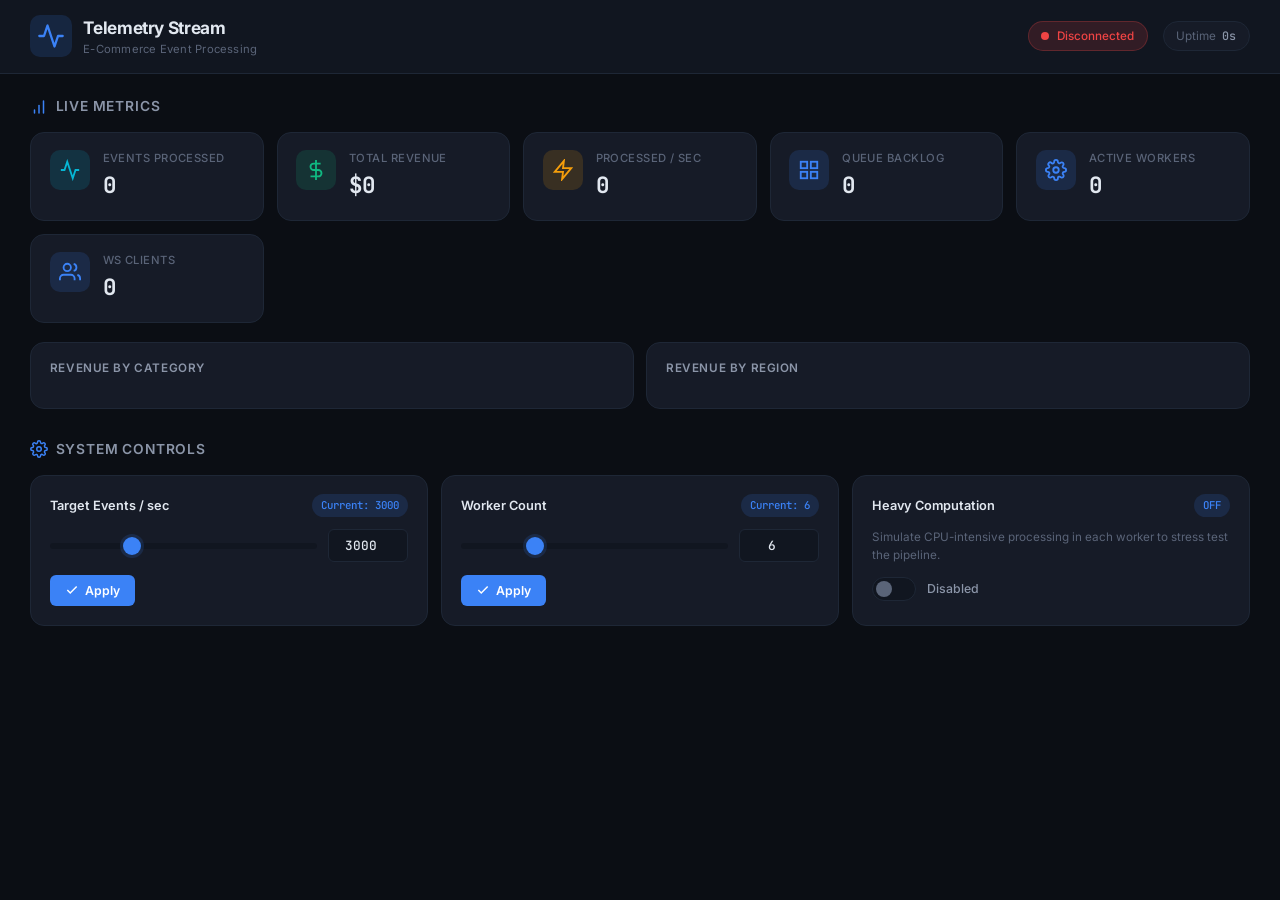
==== frontend/index.html @ f64737e6 "Added the initial files" ====
<!DOCTYPE html>
<html lang="en">
<head>
    <meta charset="UTF-8">
    <meta name="viewport" content="width=device-width, initial-scale=1.0">
    <title>E-Commerce Telemetry Stream</title>
    <meta name="description" content="Real-time e-commerce event processing dashboard with live metrics, WebSocket streaming, and dynamic controls.">
    <link rel="stylesheet" href="styles.css">
    <link rel="preconnect" href="https://fonts.googleapis.com">
    <link rel="preconnect" href="https://fonts.gstatic.com" crossorigin>
    <link href="https://fonts.googleapis.com/css2?family=Inter:wght@300;400;500;600;700&family=JetBrains+Mono:wght@400;500&display=swap" rel="stylesheet">
</head>
<body>
    <!-- ─── Header ─── -->
    <header class="header" id="header">
        <div class="header__left">
            <div class="header__logo">
                <svg width="28" height="28" viewBox="0 0 24 24" fill="none" stroke="currentColor" stroke-width="2" stroke-linecap="round" stroke-linejoin="round">
                    <polyline points="22 12 18 12 15 21 9 3 6 12 2 12"></polyline>
                </svg>
            </div>
            <div>
                <h1 class="header__title">Telemetry Stream</h1>
                <p class="header__subtitle">E-Commerce Event Processing</p>
            </div>
        </div>
        <div class="header__right">
            <div class="connection-badge" id="connectionBadge">
                <span class="connection-badge__dot" id="connectionDot"></span>
                <span class="connection-badge__text" id="connectionText">Connecting...</span>
            </div>
            <div class="uptime-badge" id="uptimeBadge">
                <span class="uptime-badge__label">Uptime</span>
                <span class="uptime-badge__value" id="uptimeValue">0s</span>
            </div>
        </div>
    </header>

    <main class="main">
        <!-- ─── Live Metrics Panel ─── -->
        <section class="section" id="metricsSection">
            <h2 class="section__title">
                <svg width="18" height="18" viewBox="0 0 24 24" fill="none" stroke="currentColor" stroke-width="2" stroke-linecap="round" stroke-linejoin="round"><path d="M12 20V10"/><path d="M18 20V4"/><path d="M6 20v-4"/></svg>
                Live Metrics
            </h2>

            <div class="metrics-grid">
                <!-- Primary KPIs -->
                <div class="metric-card metric-card--primary" id="cardEventsProcessed">
                    <div class="metric-card__icon">
                        <svg width="22" height="22" viewBox="0 0 24 24" fill="none" stroke="currentColor" stroke-width="2"><polyline points="22 12 18 12 15 21 9 3 6 12 2 12"/></svg>
                    </div>
                    <div class="metric-card__body">
                        <span class="metric-card__label">Events Processed</span>
                        <span class="metric-card__value" id="totalEventsProcessed">0</span>
                    </div>
                </div>

                <div class="metric-card metric-card--revenue" id="cardRevenue">
                    <div class="metric-card__icon">
                        <svg width="22" height="22" viewBox="0 0 24 24" fill="none" stroke="currentColor" stroke-width="2"><line x1="12" y1="1" x2="12" y2="23"/><path d="M17 5H9.5a3.5 3.5 0 0 0 0 7h5a3.5 3.5 0 0 1 0 7H6"/></svg>
                    </div>
                    <div class="metric-card__body">
                        <span class="metric-card__label">Total Revenue</span>
                        <span class="metric-card__value" id="totalRevenue">$0</span>
                    </div>
                </div>

                <div class="metric-card metric-card--rate" id="cardEps">
                    <div class="metric-card__icon">
                        <svg width="22" height="22" viewBox="0 0 24 24" fill="none" stroke="currentColor" stroke-width="2"><polygon points="13 2 3 14 12 14 11 22 21 10 12 10 13 2"/></svg>
                    </div>
                    <div class="metric-card__body">
                        <span class="metric-card__label">Processed / sec</span>
                        <span class="metric-card__value" id="eventsPerSec">0</span>
                    </div>
                </div>

                <!-- System metrics -->
                <div class="metric-card" id="cardQueue">
                    <div class="metric-card__icon">
                        <svg width="22" height="22" viewBox="0 0 24 24" fill="none" stroke="currentColor" stroke-width="2"><rect x="3" y="3" width="7" height="7"/><rect x="14" y="3" width="7" height="7"/><rect x="3" y="14" width="7" height="7"/><rect x="14" y="14" width="7" height="7"/></svg>
                    </div>
                    <div class="metric-card__body">
                        <span class="metric-card__label">Queue Backlog</span>
                        <span class="metric-card__value" id="queueBacklog">0</span>
                    </div>
                </div>

                <div class="metric-card" id="cardWorkers">
                    <div class="metric-card__icon">
                        <svg width="22" height="22" viewBox="0 0 24 24" fill="none" stroke="currentColor" stroke-width="2"><circle cx="12" cy="12" r="3"/><path d="M19.4 15a1.65 1.65 0 0 0 .33 1.82l.06.06a2 2 0 1 1-2.83 2.83l-.06-.06a1.65 1.65 0 0 0-1.82-.33 1.65 1.65 0 0 0-1 1.51V21a2 2 0 0 1-4 0v-.09A1.65 1.65 0 0 0 9 19.4a1.65 1.65 0 0 0-1.82.33l-.06.06a2 2 0 1 1-2.83-2.83l.06-.06A1.65 1.65 0 0 0 4.68 15a1.65 1.65 0 0 0-1.51-1H3a2 2 0 0 1 0-4h.09A1.65 1.65 0 0 0 4.6 9a1.65 1.65 0 0 0-.33-1.82l-.06-.06a2 2 0 1 1 2.83-2.83l.06.06A1.65 1.65 0 0 0 9 4.68a1.65 1.65 0 0 0 1-1.51V3a2 2 0 0 1 4 0v.09a1.65 1.65 0 0 0 1 1.51 1.65 1.65 0 0 0 1.82-.33l.06-.06a2 2 0 1 1 2.83 2.83l-.06.06A1.65 1.65 0 0 0 19.4 9a1.65 1.65 0 0 0 1.51 1H21a2 2 0 0 1 0 4h-.09a1.65 1.65 0 0 0-1.51 1z"/></svg>
                    </div>
                    <div class="metric-card__body">
                        <span class="metric-card__label">Active Workers</span>
                        <span class="metric-card__value" id="activeWorkers">0</span>
                    </div>
                </div>

                <div class="metric-card" id="cardClients">
                    <div class="metric-card__icon">
                        <svg width="22" height="22" viewBox="0 0 24 24" fill="none" stroke="currentColor" stroke-width="2"><path d="M17 21v-2a4 4 0 0 0-4-4H5a4 4 0 0 0-4 4v2"/><circle cx="9" cy="7" r="4"/><path d="M23 21v-2a4 4 0 0 0-3-3.87"/><path d="M16 3.13a4 4 0 0 1 0 7.75"/></svg>
                    </div>
                    <div class="metric-card__body">
                        <span class="metric-card__label">WS Clients</span>
                        <span class="metric-card__value" id="activeClients">0</span>
                    </div>
                </div>
            </div>

            <!-- Revenue breakdown -->
            <div class="breakdown-grid">
                <div class="breakdown-card">
                    <h3 class="breakdown-card__title">Revenue by Category</h3>
                    <div class="breakdown-list" id="revenueByCategory">
                        <!-- Populated by JS -->
                    </div>
                </div>
                <div class="breakdown-card">
                    <h3 class="breakdown-card__title">Revenue by Region</h3>
                    <div class="breakdown-list" id="revenueByRegion">
                        <!-- Populated by JS -->
                    </div>
                </div>
            </div>
        </section>

        <!-- ─── Control Panel ─── -->
        <section class="section" id="controlSection">
            <h2 class="section__title">
                <svg width="18" height="18" viewBox="0 0 24 24" fill="none" stroke="currentColor" stroke-width="2" stroke-linecap="round" stroke-linejoin="round"><circle cx="12" cy="12" r="3"/><path d="M19.4 15a1.65 1.65 0 0 0 .33 1.82l.06.06a2 2 0 1 1-2.83 2.83l-.06-.06a1.65 1.65 0 0 0-1.82-.33 1.65 1.65 0 0 0-1 1.51V21a2 2 0 0 1-4 0v-.09A1.65 1.65 0 0 0 9 19.4a1.65 1.65 0 0 0-1.82.33l-.06.06a2 2 0 1 1-2.83-2.83l.06-.06A1.65 1.65 0 0 0 4.68 15a1.65 1.65 0 0 0-1.51-1H3a2 2 0 0 1 0-4h.09A1.65 1.65 0 0 0 4.6 9a1.65 1.65 0 0 0-.33-1.82l-.06-.06a2 2 0 1 1 2.83-2.83l.06.06A1.65 1.65 0 0 0 9 4.68a1.65 1.65 0 0 0 1-1.51V3a2 2 0 0 1 4 0v.09a1.65 1.65 0 0 0 1 1.51 1.65 1.65 0 0 0 1.82-.33l.06-.06a2 2 0 1 1 2.83 2.83l-.06.06A1.65 1.65 0 0 0 19.4 9a1.65 1.65 0 0 0 1.51 1H21a2 2 0 0 1 0 4h-.09a1.65 1.65 0 0 0-1.51 1z"/></svg>
                System Controls
            </h2>

            <div class="controls-grid">
                <!-- Event Rate -->
                <div class="control-card" id="controlRate">
                    <div class="control-card__header">
                        <span class="control-card__label">Target Events / sec</span>
                        <span class="control-card__badge" id="rateCurrentBadge">Current: 3000</span>
                    </div>
                    <div class="control-card__row">
                        <input type="range" id="rateSlider" class="control-slider" min="100" max="10000" step="100" value="3000">
                        <input type="number" id="rateInput" class="control-number" min="100" max="10000" step="100" value="3000">
                    </div>
                    <button class="control-btn" id="rateApplyBtn" onclick="applyRate()">
                        <svg width="14" height="14" viewBox="0 0 24 24" fill="none" stroke="currentColor" stroke-width="2.5"><polyline points="20 6 9 17 4 12"/></svg>
                        Apply
                    </button>
                </div>

                <!-- Worker Count -->
                <div class="control-card" id="controlWorkers">
                    <div class="control-card__header">
                        <span class="control-card__label">Worker Count</span>
                        <span class="control-card__badge" id="workersCurrentBadge">Current: 6</span>
                    </div>
                    <div class="control-card__row">
                        <input type="range" id="workersSlider" class="control-slider" min="1" max="20" step="1" value="6">
                        <input type="number" id="workersInput" class="control-number" min="1" max="20" step="1" value="6">
                    </div>
                    <button class="control-btn" id="workersApplyBtn" onclick="applyWorkers()">
                        <svg width="14" height="14" viewBox="0 0 24 24" fill="none" stroke="currentColor" stroke-width="2.5"><polyline points="20 6 9 17 4 12"/></svg>
                        Apply
                    </button>
                </div>

                <!-- Heavy Computation Toggle -->
                <div class="control-card" id="controlHeavy">
                    <div class="control-card__header">
                        <span class="control-card__label">Heavy Computation</span>
                        <span class="control-card__badge" id="heavyCurrentBadge">OFF</span>
                    </div>
                    <p class="control-card__desc">Simulate CPU-intensive processing in each worker to stress test the pipeline.</p>
                    <label class="toggle" id="heavyToggle">
                        <input type="checkbox" id="heavyCheckbox" onchange="applyHeavy()">
                        <span class="toggle__slider"></span>
                        <span class="toggle__label" id="heavyLabel">Disabled</span>
                    </label>
                </div>
            </div>
        </section>
    </main>

    <!-- ─── Toast container ─── -->
    <div class="toast-container" id="toastContainer"></div>

    <script src="app.js"></script>
</body>
</html>
---- frontend/styles.css ----
/* ═══════════════════════════════════════════════════════════════════
   E-Commerce Telemetry Stream — Dashboard Styles
   Dark theme · CSS Grid · Smooth transitions
   ═══════════════════════════════════════════════════════════════════ */

/* ─── Reset & Custom Properties ─── */
*,
*::before,
*::after {
    margin: 0;
    padding: 0;
    box-sizing: border-box;
}

:root {
    /* Palette */
    --bg-primary:       #0b0e14;
    --bg-secondary:     #111620;
    --bg-card:          #161b27;
    --bg-card-hover:    #1c2333;
    --bg-input:         #111620;

    --border:           #1e2736;
    --border-focus:     #3b82f6;

    --text-primary:     #e2e8f0;
    --text-secondary:   #8b95a8;
    --text-muted:       #5a6478;

    --accent-blue:      #3b82f6;
    --accent-blue-dim:  rgba(59, 130, 246, 0.15);
    --accent-green:     #10b981;
    --accent-green-dim: rgba(16, 185, 129, 0.15);
    --accent-amber:     #f59e0b;
    --accent-amber-dim: rgba(245, 158, 11, 0.15);
    --accent-purple:    #8b5cf6;
    --accent-purple-dim:rgba(139, 92, 246, 0.15);
    --accent-red:       #ef4444;
    --accent-red-dim:   rgba(239, 68, 68, 0.15);
    --accent-cyan:      #06b6d4;
    --accent-cyan-dim:  rgba(6, 182, 212, 0.15);

    /* Sizing */
    --radius-sm:  6px;
    --radius-md:  10px;
    --radius-lg:  14px;
    --radius-xl:  18px;

    /* Transitions */
    --transition-fast: 150ms cubic-bezier(0.4, 0, 0.2, 1);
    --transition-base: 250ms cubic-bezier(0.4, 0, 0.2, 1);
    --transition-slow: 400ms cubic-bezier(0.4, 0, 0.2, 1);

    /* Font */
    --font-sans: 'Inter', -apple-system, BlinkMacSystemFont, 'Segoe UI', sans-serif;
    --font-mono: 'JetBrains Mono', 'Fira Code', monospace;
}

html {
    font-size: 15px;
    -webkit-font-smoothing: antialiased;
    -moz-osx-font-smoothing: grayscale;
}

body {
    font-family: var(--font-sans);
    background: var(--bg-primary);
    color: var(--text-primary);
    min-height: 100vh;
    line-height: 1.5;
}

/* ─── Header ─── */
.header {
    display: flex;
    align-items: center;
    justify-content: space-between;
    gap: 1rem;
    padding: 1rem 2rem;
    background: var(--bg-secondary);
    border-bottom: 1px solid var(--border);
    position: sticky;
    top: 0;
    z-index: 100;
    backdrop-filter: blur(12px);
}

.header__left {
    display: flex;
    align-items: center;
    gap: 0.75rem;
}

.header__logo {
    display: flex;
    align-items: center;
    justify-content: center;
    width: 42px;
    height: 42px;
    background: var(--accent-blue-dim);
    color: var(--accent-blue);
    border-radius: var(--radius-md);
}

.header__title {
    font-size: 1.15rem;
    font-weight: 700;
    letter-spacing: -0.02em;
    color: var(--text-primary);
}

.header__subtitle {
    font-size: 0.75rem;
    color: var(--text-muted);
    font-weight: 400;
    letter-spacing: 0.02em;
}

.header__right {
    display: flex;
    align-items: center;
    gap: 1rem;
}

/* Connection badge */
.connection-badge {
    display: inline-flex;
    align-items: center;
    gap: 0.5rem;
    padding: 0.35rem 0.85rem;
    border-radius: 999px;
    font-size: 0.78rem;
    font-weight: 500;
    background: var(--accent-red-dim);
    color: var(--accent-red);
    border: 1px solid rgba(239, 68, 68, 0.25);
    transition: all var(--transition-base);
}

.connection-badge--connected {
    background: var(--accent-green-dim);
    color: var(--accent-green);
    border-color: rgba(16, 185, 129, 0.25);
}

.connection-badge__dot {
    width: 8px;
    height: 8px;
    border-radius: 50%;
    background: var(--accent-red);
    transition: background var(--transition-base);
}

.connection-badge--connected .connection-badge__dot {
    background: var(--accent-green);
    box-shadow: 0 0 6px var(--accent-green);
    animation: pulse-dot 2s infinite;
}

@keyframes pulse-dot {
    0%, 100% { opacity: 1; }
    50%      { opacity: 0.5; }
}

/* Uptime badge */
.uptime-badge {
    display: inline-flex;
    align-items: center;
    gap: 0.4rem;
    padding: 0.35rem 0.85rem;
    border-radius: 999px;
    font-size: 0.78rem;
    background: var(--bg-card);
    border: 1px solid var(--border);
}

.uptime-badge__label {
    color: var(--text-muted);
    font-weight: 400;
}

.uptime-badge__value {
    color: var(--text-secondary);
    font-family: var(--font-mono);
    font-weight: 500;
}

/* ─── Main ─── */
.main {
    max-width: 1280px;
    margin: 0 auto;
    padding: 1.5rem 2rem 3rem;
    display: flex;
    flex-direction: column;
    gap: 2rem;
}

/* ─── Section titles ─── */
.section__title {
    display: flex;
    align-items: center;
    gap: 0.5rem;
    font-size: 0.92rem;
    font-weight: 600;
    color: var(--text-secondary);
    text-transform: uppercase;
    letter-spacing: 0.06em;
    margin-bottom: 1rem;
}

.section__title svg {
    color: var(--accent-blue);
}

/* ─── Metric Cards Grid ─── */
.metrics-grid {
    display: grid;
    grid-template-columns: repeat(auto-fit, minmax(200px, 1fr));
    gap: 0.85rem;
    margin-bottom: 1.25rem;
}

.metric-card {
    position: relative;
    display: flex;
    align-items: flex-start;
    gap: 0.85rem;
    padding: 1.15rem 1.25rem;
    background: var(--bg-card);
    border: 1px solid var(--border);
    border-radius: var(--radius-lg);
    transition: all var(--transition-fast);
    overflow: hidden;
}

.metric-card:hover {
    background: var(--bg-card-hover);
    border-color: rgba(59, 130, 246, 0.2);
    transform: translateY(-1px);
}

.metric-card__icon {
    display: flex;
    align-items: center;
    justify-content: center;
    width: 40px;
    height: 40px;
    border-radius: var(--radius-md);
    flex-shrink: 0;
    background: var(--accent-blue-dim);
    color: var(--accent-blue);
}

.metric-card--primary .metric-card__icon {
    background: var(--accent-cyan-dim);
    color: var(--accent-cyan);
}

.metric-card--revenue .metric-card__icon {
    background: var(--accent-green-dim);
    color: var(--accent-green);
}

.metric-card--rate .metric-card__icon {
    background: var(--accent-amber-dim);
    color: var(--accent-amber);
}

.metric-card__body {
    display: flex;
    flex-direction: column;
    gap: 0.15rem;
    min-width: 0;
}

.metric-card__label {
    font-size: 0.75rem;
    font-weight: 500;
    color: var(--text-muted);
    text-transform: uppercase;
    letter-spacing: 0.04em;
}

.metric-card__value {
    font-size: 1.5rem;
    font-weight: 700;
    font-family: var(--font-mono);
    letter-spacing: -0.03em;
    color: var(--text-primary);
    transition: color var(--transition-fast);
    white-space: nowrap;
    overflow: hidden;
    text-overflow: ellipsis;
}

/* Flash animation on value change */
.metric-card__value--flash {
    color: var(--accent-blue) !important;
}

/* ─── Revenue Breakdown ─── */
.breakdown-grid {
    display: grid;
    grid-template-columns: 1fr 1fr;
    gap: 0.85rem;
}

.breakdown-card {
    background: var(--bg-card);
    border: 1px solid var(--border);
    border-radius: var(--radius-lg);
    padding: 1.15rem 1.25rem;
}

.breakdown-card__title {
    font-size: 0.78rem;
    font-weight: 600;
    color: var(--text-secondary);
    text-transform: uppercase;
    letter-spacing: 0.05em;
    margin-bottom: 0.85rem;
}

.breakdown-list {
    display: flex;
    flex-direction: column;
    gap: 0.5rem;
}

.breakdown-item {
    display: flex;
    align-items: center;
    justify-content: space-between;
    gap: 0.5rem;
}

.breakdown-item__name {
    font-size: 0.82rem;
    color: var(--text-secondary);
    font-weight: 400;
    white-space: nowrap;
    overflow: hidden;
    text-overflow: ellipsis;
}

.breakdown-item__bar-wrap {
    flex: 1;
    height: 4px;
    background: var(--bg-input);
    border-radius: 999px;
    margin: 0 0.5rem;
    overflow: hidden;
}

.breakdown-item__bar {
    height: 100%;
    border-radius: 999px;
    background: var(--accent-blue);
    transition: width var(--transition-slow);
    min-width: 2px;
}

.breakdown-item__value {
    font-size: 0.78rem;
    font-family: var(--font-mono);
    font-weight: 500;
    color: var(--text-primary);
    white-space: nowrap;
    min-width: 70px;
    text-align: right;
}

/* Category bar colours */
.breakdown-card:first-child .breakdown-item:nth-child(1) .breakdown-item__bar { background: var(--accent-blue); }
.breakdown-card:first-child .breakdown-item:nth-child(2) .breakdown-item__bar { background: var(--accent-purple); }
.breakdown-card:first-child .breakdown-item:nth-child(3) .breakdown-item__bar { background: var(--accent-green); }
.breakdown-card:first-child .breakdown-item:nth-child(4) .breakdown-item__bar { background: var(--accent-amber); }
.breakdown-card:first-child .breakdown-item:nth-child(5) .breakdown-item__bar { background: var(--accent-cyan); }
.breakdown-card:first-child .breakdown-item:nth-child(6) .breakdown-item__bar { background: var(--accent-red); }
.breakdown-card:first-child .breakdown-item:nth-child(7) .breakdown-item__bar { background: #a78bfa; }
.breakdown-card:first-child .breakdown-item:nth-child(8) .breakdown-item__bar { background: #f472b6; }

/* Region bar colours */
.breakdown-card:last-child .breakdown-item .breakdown-item__bar { background: var(--accent-cyan); }

/* ─── Control Panel ─── */
.controls-grid {
    display: grid;
    grid-template-columns: 1fr 1fr 1fr;
    gap: 0.85rem;
}

.control-card {
    background: var(--bg-card);
    border: 1px solid var(--border);
    border-radius: var(--radius-lg);
    padding: 1.25rem;
    display: flex;
    flex-direction: column;
    gap: 0.85rem;
}

.control-card__header {
    display: flex;
    align-items: center;
    justify-content: space-between;
    gap: 0.5rem;
}

.control-card__label {
    font-size: 0.85rem;
    font-weight: 600;
    color: var(--text-primary);
}

.control-card__badge {
    font-size: 0.72rem;
    font-family: var(--font-mono);
    font-weight: 500;
    padding: 0.2rem 0.6rem;
    border-radius: 999px;
    background: var(--accent-blue-dim);
    color: var(--accent-blue);
    transition: all var(--transition-fast);
}

.control-card__desc {
    font-size: 0.78rem;
    color: var(--text-muted);
    line-height: 1.5;
}

.control-card__row {
    display: flex;
    align-items: center;
    gap: 0.75rem;
}

/* Range slider */
.control-slider {
    -webkit-appearance: none;
    appearance: none;
    flex: 1;
    height: 6px;
    border-radius: 999px;
    background: var(--bg-input);
    outline: none;
    transition: background var(--transition-fast);
}

.control-slider::-webkit-slider-thumb {
    -webkit-appearance: none;
    width: 18px;
    height: 18px;
    border-radius: 50%;
    background: var(--accent-blue);
    cursor: pointer;
    box-shadow: 0 0 0 3px var(--accent-blue-dim);
    transition: all var(--transition-fast);
}

.control-slider::-webkit-slider-thumb:hover {
    transform: scale(1.15);
    box-shadow: 0 0 0 5px var(--accent-blue-dim);
}

.control-slider::-moz-range-thumb {
    width: 18px;
    height: 18px;
    border-radius: 50%;
    background: var(--accent-blue);
    cursor: pointer;
    border: none;
    box-shadow: 0 0 0 3px var(--accent-blue-dim);
}

/* Number input */
.control-number {
    width: 80px;
    padding: 0.45rem 0.6rem;
    font-family: var(--font-mono);
    font-size: 0.85rem;
    font-weight: 500;
    color: var(--text-primary);
    background: var(--bg-input);
    border: 1px solid var(--border);
    border-radius: var(--radius-sm);
    text-align: center;
    outline: none;
    transition: border-color var(--transition-fast);
}

.control-number:focus {
    border-color: var(--accent-blue);
}

/* Apply button */
.control-btn {
    display: inline-flex;
    align-items: center;
    justify-content: center;
    gap: 0.4rem;
    padding: 0.55rem 1rem;
    font-family: var(--font-sans);
    font-size: 0.82rem;
    font-weight: 600;
    color: #fff;
    background: var(--accent-blue);
    border: none;
    border-radius: var(--radius-sm);
    cursor: pointer;
    transition: all var(--transition-fast);
    align-self: flex-start;
}

.control-btn:hover {
    background: #2563eb;
    transform: translateY(-1px);
    box-shadow: 0 4px 14px rgba(59, 130, 246, 0.35);
}

.control-btn:active {
    transform: translateY(0);
}

.control-btn--loading {
    opacity: 0.65;
    pointer-events: none;
}

/* Toggle switch */
.toggle {
    display: inline-flex;
    align-items: center;
    gap: 0.75rem;
    cursor: pointer;
    user-select: none;
}

.toggle input {
    display: none;
}

.toggle__slider {
    position: relative;
    display: inline-block;
    width: 44px;
    height: 24px;
    background: var(--bg-input);
    border: 1px solid var(--border);
    border-radius: 999px;
    transition: all var(--transition-base);
}

.toggle__slider::after {
    content: '';
    position: absolute;
    top: 3px;
    left: 3px;
    width: 16px;
    height: 16px;
    background: var(--text-muted);
    border-radius: 50%;
    transition: all var(--transition-base);
}

.toggle input:checked + .toggle__slider {
    background: var(--accent-blue-dim);
    border-color: var(--accent-blue);
}

.toggle input:checked + .toggle__slider::after {
    left: 23px;
    background: var(--accent-blue);
    box-shadow: 0 0 6px var(--accent-blue);
}

.toggle__label {
    font-size: 0.82rem;
    font-weight: 500;
    color: var(--text-secondary);
    transition: color var(--transition-fast);
}

.toggle input:checked ~ .toggle__label {
    color: var(--accent-blue);
}

/* ─── Toast Notifications ─── */
.toast-container {
    position: fixed;
    bottom: 1.5rem;
    right: 1.5rem;
    display: flex;
    flex-direction: column;
    gap: 0.6rem;
    z-index: 1000;
    pointer-events: none;
}

.toast {
    display: flex;
    align-items: center;
    gap: 0.6rem;
    padding: 0.75rem 1.1rem;
    border-radius: var(--radius-md);
    font-size: 0.82rem;
    font-weight: 500;
    color: var(--text-primary);
    background: var(--bg-card);
    border: 1px solid var(--border);
    box-shadow: 0 8px 24px rgba(0, 0, 0, 0.4);
    pointer-events: auto;
    animation: toast-in var(--transition-base) ease-out;
    max-width: 360px;
}

.toast--success {
    border-color: rgba(16, 185, 129, 0.4);
    background: linear-gradient(135deg, var(--bg-card), rgba(16, 185, 129, 0.08));
}

.toast--error {
    border-color: rgba(239, 68, 68, 0.4);
    background: linear-gradient(135deg, var(--bg-card), rgba(239, 68, 68, 0.08));
}

.toast--info {
    border-color: rgba(59, 130, 246, 0.4);
    background: linear-gradient(135deg, var(--bg-card), rgba(59, 130, 246, 0.08));
}

@keyframes toast-in {
    from { opacity: 0; transform: translateY(12px) scale(0.96); }
    to   { opacity: 1; transform: translateY(0) scale(1); }
}

.toast--out {
    animation: toast-out var(--transition-fast) ease-in forwards;
}

@keyframes toast-out {
    from { opacity: 1; transform: translateY(0) scale(1); }
    to   { opacity: 0; transform: translateY(-8px) scale(0.96); }
}

/* ─── Responsive ─── */
@media (max-width: 900px) {
    .header { padding: 0.85rem 1.25rem; }
    .main   { padding: 1.25rem; }

    .metrics-grid      { grid-template-columns: repeat(2, 1fr); }
    .breakdown-grid    { grid-template-columns: 1fr; }
    .controls-grid     { grid-template-columns: 1fr; }
}

@media (max-width: 540px) {
    .metrics-grid      { grid-template-columns: 1fr; }
    .header__right     { flex-direction: column; align-items: flex-end; gap: 0.4rem; }
}
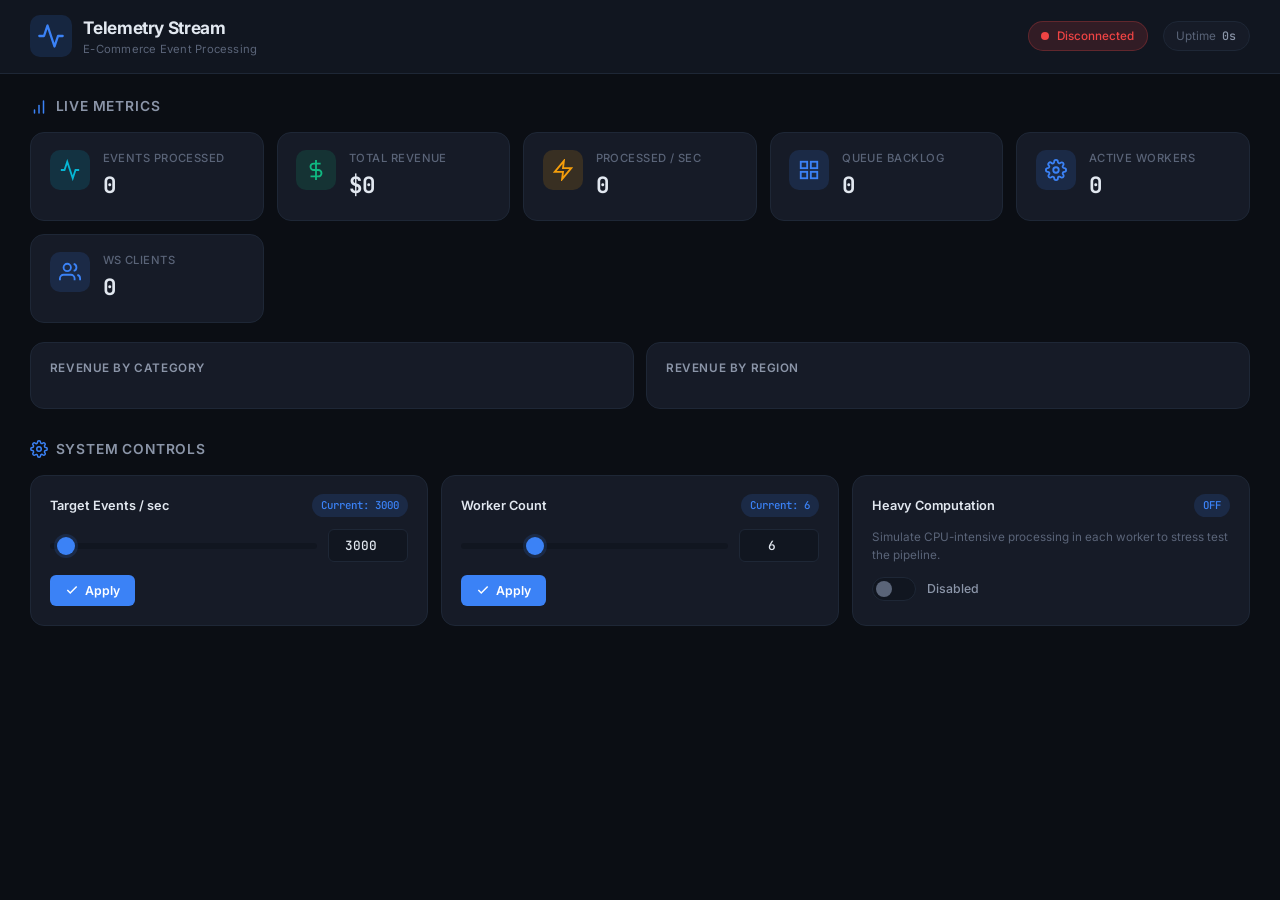
==== commit 3ce8d3d5: "fixed the generator function" ====
--- a/frontend/index.html
+++ b/frontend/index.html
@@ -140,8 +140,8 @@
                         <span class="control-card__badge" id="rateCurrentBadge">Current: 3000</span>
                     </div>
                     <div class="control-card__row">
-                        <input type="range" id="rateSlider" class="control-slider" min="100" max="10000" step="100" value="3000">
-                        <input type="number" id="rateInput" class="control-number" min="100" max="10000" step="100" value="3000">
+                        <input type="range" id="rateSlider" class="control-slider" min="100" max="100000" step="100" value="3000">
+                        <input type="number" id="rateInput" class="control-number" min="100" max="100000" step="100" value="3000">
                     </div>
                     <button class="control-btn" id="rateApplyBtn" onclick="applyRate()">
                         <svg width="14" height="14" viewBox="0 0 24 24" fill="none" stroke="currentColor" stroke-width="2.5"><polyline points="20 6 9 17 4 12"/></svg>
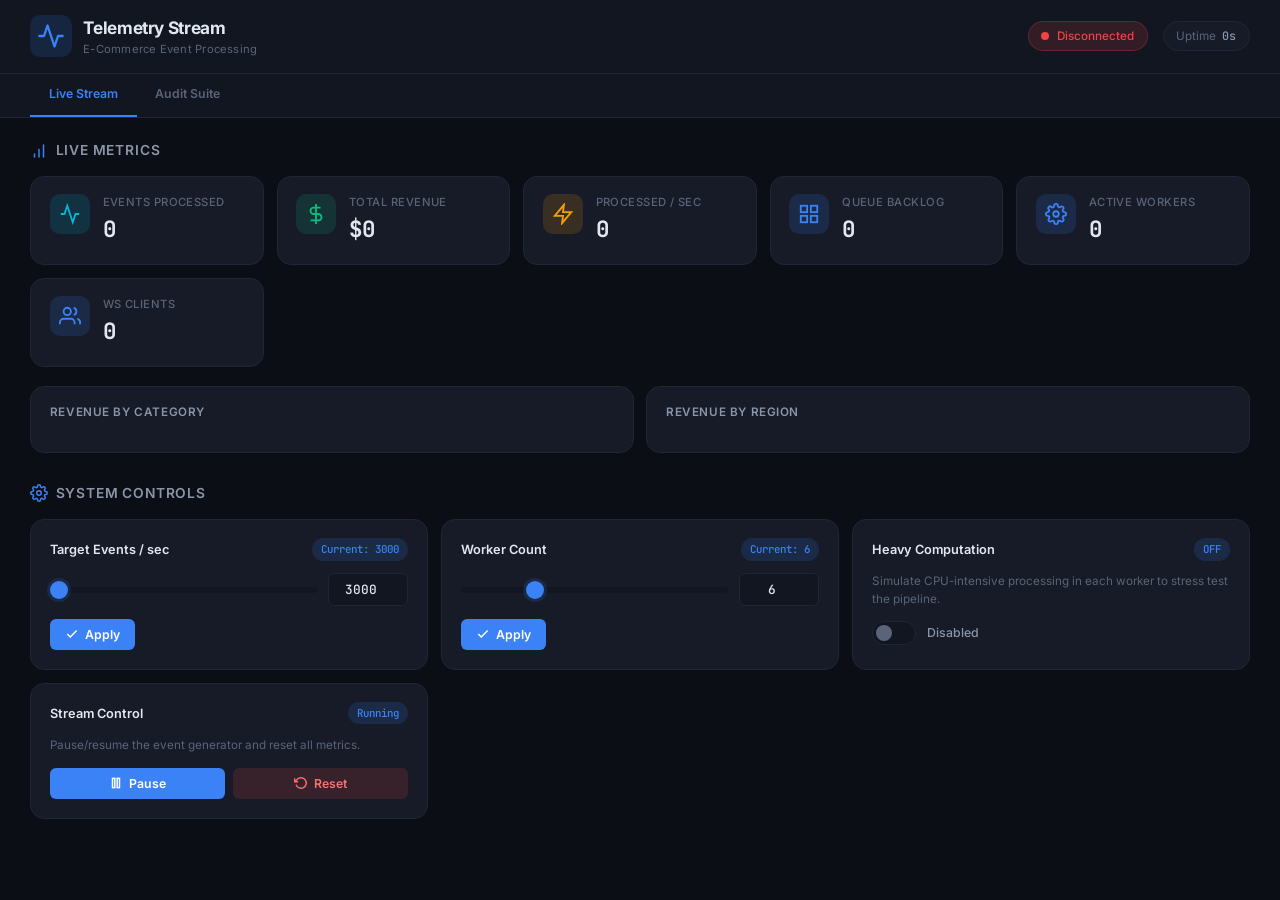
==== commit 67534649: "MVP 1.0" ====
--- a/frontend/index.html
+++ b/frontend/index.html
@@ -36,6 +36,12 @@
         </div>
     </header>
 
+    <!-- ─── Navigation ─── -->
+    <nav class="nav-bar" id="navBar">
+        <a href="index.html" class="nav-bar__link nav-bar__link--active">Live Stream</a>
+        <a href="audit.html" class="nav-bar__link">Audit Suite</a>
+    </nav>
+
     <main class="main">
         <!-- ─── Live Metrics Panel ─── -->
         <section class="section" id="metricsSection">
@@ -140,8 +146,8 @@
                         <span class="control-card__badge" id="rateCurrentBadge">Current: 3000</span>
                     </div>
                     <div class="control-card__row">
-                        <input type="range" id="rateSlider" class="control-slider" min="100" max="100000" step="100" value="3000">
-                        <input type="number" id="rateInput" class="control-number" min="100" max="100000" step="100" value="3000">
+                        <input type="range" id="rateSlider" class="control-slider" min="100" max="10000000" step="50000" value="3000">
+                        <input type="number" id="rateInput" class="control-number" min="100" max="10000000" step="50000" value="3000">
                     </div>
                     <button class="control-btn" id="rateApplyBtn" onclick="applyRate()">
                         <svg width="14" height="14" viewBox="0 0 24 24" fill="none" stroke="currentColor" stroke-width="2.5"><polyline points="20 6 9 17 4 12"/></svg>
@@ -178,6 +184,25 @@
                         <span class="toggle__label" id="heavyLabel">Disabled</span>
                     </label>
                 </div>
+
+                <!-- Stream Control (Play/Pause + Reset) -->
+                <div class="control-card" id="controlStream">
+                    <div class="control-card__header">
+                        <span class="control-card__label">Stream Control</span>
+                        <span class="control-card__badge" id="streamStateBadge">Running</span>
+                    </div>
+                    <p class="control-card__desc">Pause/resume the event generator and reset all metrics.</p>
+                    <div class="control-card__row" style="gap: 0.5rem;">
+                        <button class="control-btn" id="playPauseBtn" onclick="togglePlayPause()" style="flex:1;">
+                            <svg id="playPauseIcon" width="14" height="14" viewBox="0 0 24 24" fill="none" stroke="currentColor" stroke-width="2.5"><rect x="6" y="4" width="4" height="16"/><rect x="14" y="4" width="4" height="16"/></svg>
+                            <span id="playPauseLabel">Pause</span>
+                        </button>
+                        <button class="control-btn" id="resetBtn" onclick="resetMetrics()" style="flex:1; background: rgba(239,68,68,0.15); border-color: rgba(239,68,68,0.3); color: #f87171;">
+                            <svg width="14" height="14" viewBox="0 0 24 24" fill="none" stroke="currentColor" stroke-width="2.5"><polyline points="1 4 1 10 7 10"/><path d="M3.51 15a9 9 0 1 0 2.13-9.36L1 10"/></svg>
+                            Reset
+                        </button>
+                    </div>
+                </div>
             </div>
         </section>
     </main>
--- a/frontend/styles.css
+++ b/frontend/styles.css
@@ -185,6 +185,38 @@
     font-weight: 500;
 }
 
+/* ─── Navigation Bar ─── */
+.nav-bar {
+    display: flex;
+    align-items: center;
+    gap: 0;
+    padding: 0 2rem;
+    background: var(--bg-secondary);
+    border-bottom: 1px solid var(--border);
+}
+
+.nav-bar__link {
+    display: inline-flex;
+    align-items: center;
+    padding: 0.75rem 1.25rem;
+    font-size: 0.82rem;
+    font-weight: 600;
+    color: var(--text-muted);
+    text-decoration: none;
+    border-bottom: 2px solid transparent;
+    transition: all var(--transition-fast);
+}
+
+.nav-bar__link:hover {
+    color: var(--text-secondary);
+    background: rgba(59, 130, 246, 0.05);
+}
+
+.nav-bar__link--active {
+    color: var(--accent-blue);
+    border-bottom-color: var(--accent-blue);
+}
+
 /* ─── Main ─── */
 .main {
     max-width: 1280px;
@@ -193,6 +225,184 @@
     display: flex;
     flex-direction: column;
     gap: 2rem;
+}
+
+/* ─── Audit Suite Specific ─── */
+.audit-controls-grid {
+    display: grid;
+    grid-template-columns: 1fr 1fr;
+    gap: 0.85rem;
+    margin-bottom: 1.25rem;
+}
+
+.audit-input-group {
+    display: flex;
+    flex-direction: column;
+    gap: 0.35rem;
+}
+
+.audit-input-group label {
+    font-size: 0.75rem;
+    font-weight: 500;
+    color: var(--text-muted);
+    text-transform: uppercase;
+    letter-spacing: 0.04em;
+}
+
+.audit-input-group input {
+    width: 100%;
+    padding: 0.65rem 0.85rem;
+    font-family: var(--font-mono);
+    font-size: 1rem;
+    font-weight: 500;
+    color: var(--text-primary);
+    background: var(--bg-input);
+    border: 1px solid var(--border);
+    border-radius: var(--radius-sm);
+    outline: none;
+    transition: border-color var(--transition-fast);
+}
+
+.audit-input-group input:focus {
+    border-color: var(--accent-blue);
+}
+
+.audit-start-btn {
+    display: inline-flex;
+    align-items: center;
+    justify-content: center;
+    gap: 0.6rem;
+    width: 100%;
+    padding: 0.85rem 1.5rem;
+    font-family: var(--font-sans);
+    font-size: 0.95rem;
+    font-weight: 700;
+    color: #fff;
+    background: linear-gradient(135deg, #3b82f6, #8b5cf6);
+    border: none;
+    border-radius: var(--radius-md);
+    cursor: pointer;
+    transition: all var(--transition-fast);
+    text-transform: uppercase;
+    letter-spacing: 0.08em;
+}
+
+.audit-start-btn:hover {
+    transform: translateY(-2px);
+    box-shadow: 0 8px 24px rgba(59, 130, 246, 0.4);
+}
+
+.audit-start-btn:active { transform: translateY(0); }
+
+.audit-start-btn:disabled {
+    opacity: 0.5;
+    pointer-events: none;
+}
+
+/* Progress bar */
+.progress-wrap {
+    background: var(--bg-card);
+    border: 1px solid var(--border);
+    border-radius: var(--radius-lg);
+    padding: 1.25rem;
+}
+
+.progress-wrap__header {
+    display: flex;
+    justify-content: space-between;
+    align-items: center;
+    margin-bottom: 0.6rem;
+}
+
+.progress-wrap__label {
+    font-size: 0.78rem;
+    font-weight: 600;
+    color: var(--text-secondary);
+    text-transform: uppercase;
+    letter-spacing: 0.04em;
+}
+
+.progress-wrap__pct {
+    font-family: var(--font-mono);
+    font-size: 0.85rem;
+    font-weight: 700;
+    color: var(--accent-blue);
+}
+
+.progress-bar-bg {
+    width: 100%;
+    height: 10px;
+    background: var(--bg-input);
+    border-radius: 999px;
+    overflow: hidden;
+}
+
+.progress-bar-fill {
+    height: 100%;
+    width: 0%;
+    background: linear-gradient(90deg, #3b82f6, #8b5cf6);
+    border-radius: 999px;
+    transition: width var(--transition-base);
+}
+
+.progress-wrap__detail {
+    font-size: 0.78rem;
+    color: var(--text-muted);
+    font-family: var(--font-mono);
+    margin-top: 0.5rem;
+    text-align: right;
+}
+
+/* Validation result */
+.validation-panel {
+    background: var(--bg-card);
+    border: 1px solid var(--border);
+    border-radius: var(--radius-lg);
+    padding: 2rem;
+    text-align: center;
+    min-height: 180px;
+    display: flex;
+    flex-direction: column;
+    align-items: center;
+    justify-content: center;
+    gap: 1rem;
+}
+
+.validation-panel--pass {
+    border-color: rgba(16, 185, 129, 0.4);
+    background: linear-gradient(135deg, var(--bg-card), rgba(16, 185, 129, 0.08));
+}
+
+.validation-panel--fail {
+    border-color: rgba(239, 68, 68, 0.4);
+    background: linear-gradient(135deg, var(--bg-card), rgba(239, 68, 68, 0.08));
+}
+
+.validation-icon {
+    font-size: 3rem;
+    line-height: 1;
+}
+
+.validation-title {
+    font-size: 1.3rem;
+    font-weight: 700;
+}
+
+.validation-detail {
+    font-size: 0.85rem;
+    color: var(--text-secondary);
+    font-family: var(--font-mono);
+}
+
+.validation-detail strong {
+    color: var(--text-primary);
+}
+
+/* Audit live stats */
+.audit-live-stats {
+    display: grid;
+    grid-template-columns: repeat(3, 1fr);
+    gap: 0.85rem;
 }
 
 /* ─── Section titles ─── */
